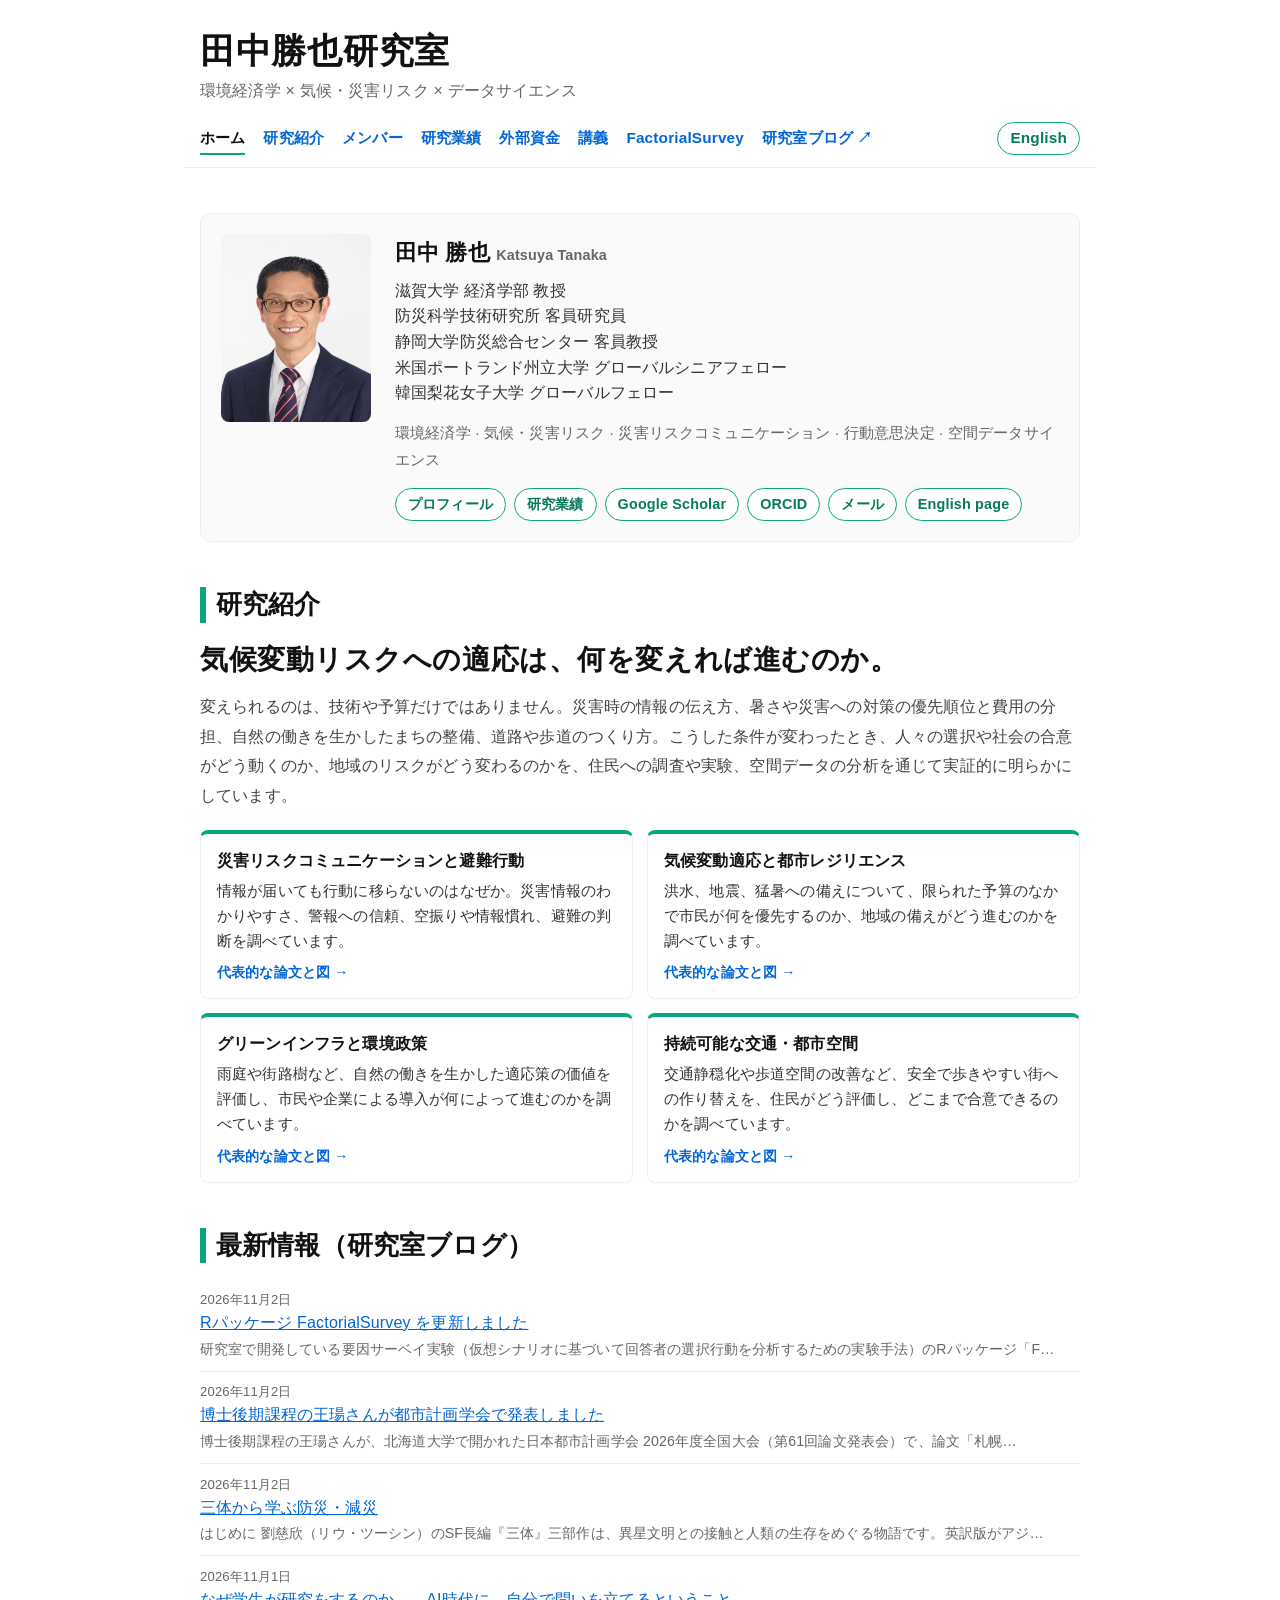
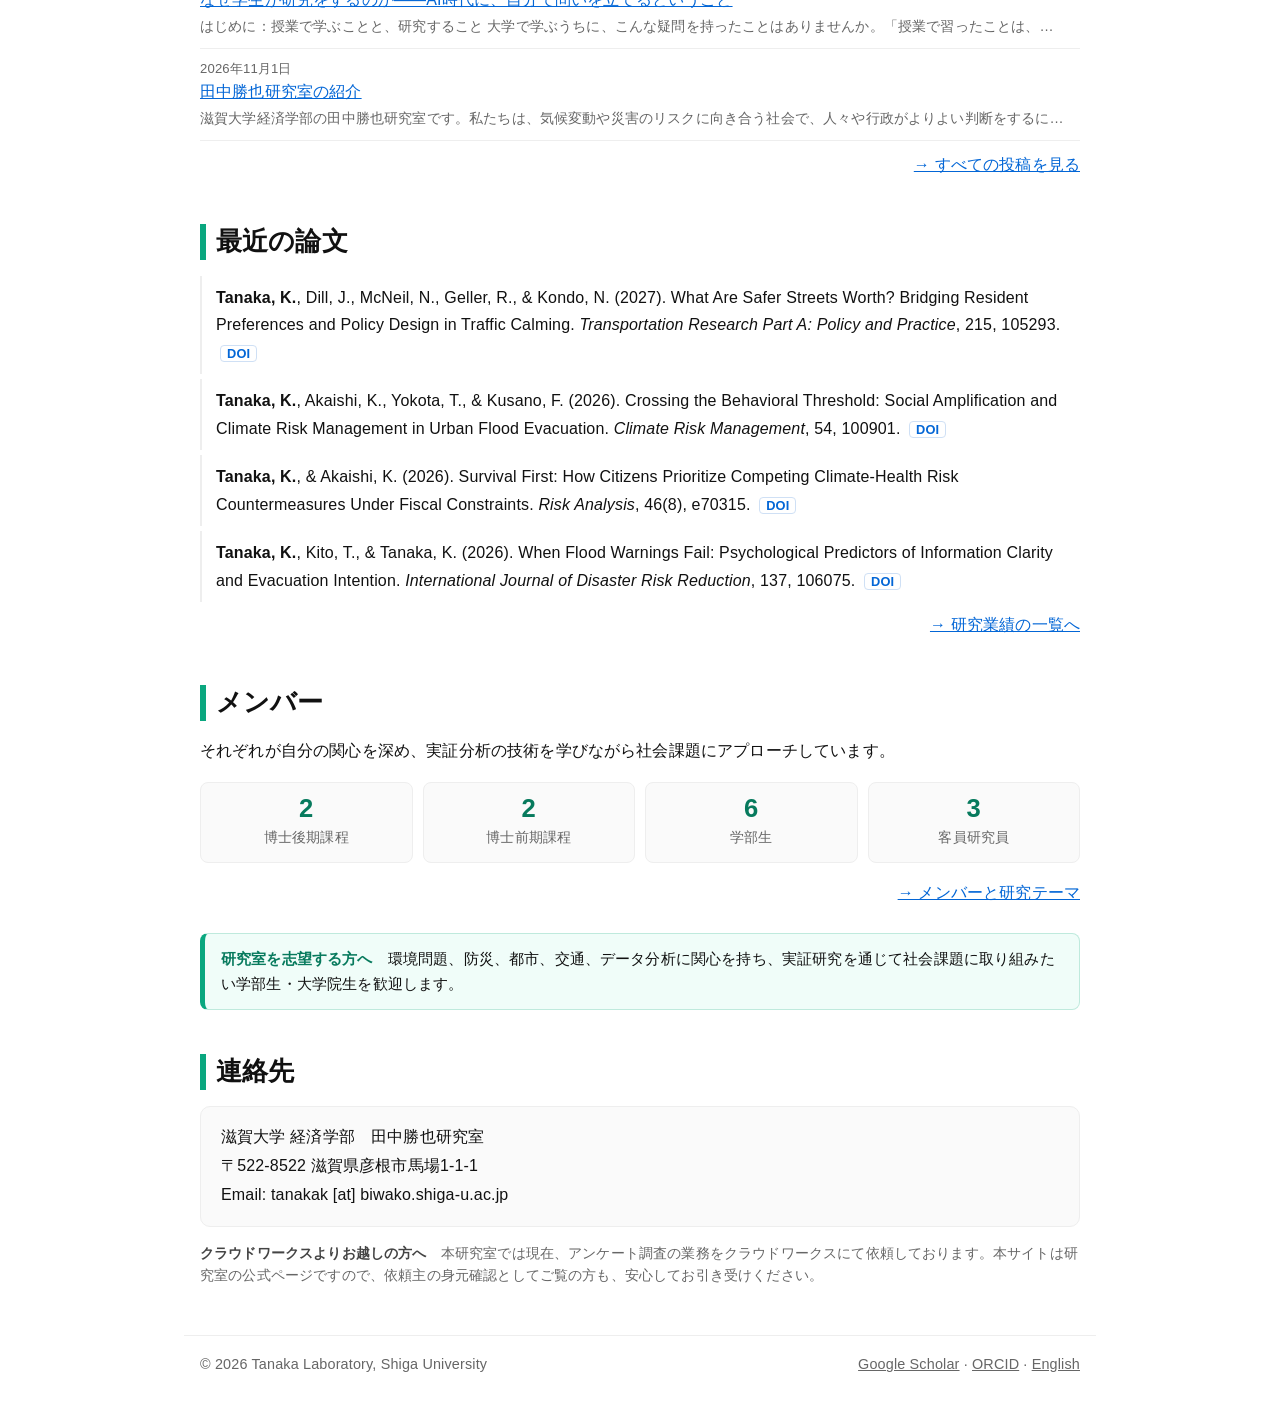
==== index.html @ 88b0fe24 "Rewrite the research lead to list the four levers in the order of the theme cards Co-Authored-By: Cl" ====
<!DOCTYPE html>
<html lang="ja">
<head>
<meta charset="utf-8"/>
<meta content="width=device-width, initial-scale=1" name="viewport"/>
<title>田中勝也研究室｜環境経済学 × 気候・災害リスク × データサイエンス</title>
<meta content="滋賀大学・田中勝也研究室。気候変動リスクへの適応は、何を変えれば進むのか。警報の伝え方、支援や費用負担の仕組み、まちのつくり方が人々の選択や社会の合意にどう影響するのかを、環境経済学とデータサイエンスを用いて実証的に研究しています。" name="description"/>
<link href="style.css" rel="stylesheet"/>
<link rel="icon" href="favicon.svg" type="image/svg+xml"/>
<link rel="icon" href="favicon-32.png" sizes="32x32" type="image/png"/>
<link rel="apple-touch-icon" href="apple-touch-icon.png"/>
<meta property="og:title" content="田中勝也研究室｜環境経済学 × 気候・災害リスク × データサイエンス"/>
<meta property="og:description" content="滋賀大学・田中勝也研究室。気候変動リスクへの適応は、何を変えれば進むのか。警報の伝え方、支援や費用負担の仕組み、まちのつくり方が人々の選択や社会の合意にどう影響するのかを、環境経済学とデータサイエンスを用いて実証的に研究しています。"/>
<meta property="og:url" content="https://tanakak.github.io/"/>
<meta property="og:image" content="https://tanakak.github.io/ogp.png"/>
<meta property="og:type" content="website"/>
<meta property="og:site_name" content="田中勝也研究室"/>
<meta property="og:locale" content="ja_JP"/>
<meta name="twitter:card" content="summary_large_image"/>
</head>
<body>

<header>
  <p class="brand"><a href="index.html">田中勝也研究室</a></p>
  <p class="tagline">環境経済学 × 気候・災害リスク × データサイエンス</p>
</header>

<nav>
  <a href="index.html" class="active" aria-current="page">ホーム</a>
  <a href="research.html">研究紹介</a>
  <a href="members.html">メンバー</a>
  <a href="pub.html">研究業績</a>
  <a href="funding.html">外部資金</a>
  <a href="lec">講義</a>
  <a href="fs.html">FactorialSurvey</a>
  <a href="https://note.com/tanakak_lab" rel="noopener" target="_blank">研究室ブログ ↗</a>
  <a class="lang" href="en.html">English</a>
</nav>

<main>

<section id="about">
  <div class="profile">
    <img src="tanaka.jpg" alt="田中勝也の顔写真" width="150" height="188"/>
    <div>
      <p class="name">田中 勝也<small>Katsuya Tanaka</small></p>
      <ul>
        <li>滋賀大学 経済学部 教授</li>
        <li>防災科学技術研究所 客員研究員</li>
        <li>静岡大学防災総合センター 客員教授</li>
        <li>米国ポートランド州立大学 グローバルシニアフェロー</li>
        <li>韓国梨花女子大学 グローバルフェロー</li>
      </ul>
      <p class="fields">環境経済学 · 気候・災害リスク · 災害リスクコミュニケーション · 行動意思決定 · 空間データサイエンス</p>
      <div class="btns">
        <a class="btn" href="profile.html">プロフィール</a>
        <a class="btn" href="pub.html">研究業績</a>
        <a class="btn" href="https://scholar.google.com/citations?user=ZWzGPJcAAAAJ&amp;hl=ja" rel="noopener" target="_blank">Google Scholar</a>
        <a class="btn" href="https://orcid.org/0000-0003-0455-0133" rel="noopener" target="_blank">ORCID</a>
        <a class="btn" href="mailto:tanakak@biwako.shiga-u.ac.jp">メール</a>
        <a class="btn" href="en.html">English page</a>
      </div>
    </div>
  </div>
</section>

<section id="research">
  <h2><a class="h-link" href="research.html">研究紹介</a></h2>
  <div class="question">
    <p class="q">気候変動リスクへの適応は、何を変えれば進むのか。</p>
    <p class="q-sub">変えられるのは、技術や予算だけではありません。災害時の情報の伝え方、暑さや災害への対策の優先順位と費用の分担、自然の働きを生かしたまちの整備、道路や歩道のつくり方。こうした条件が変わったとき、人々の選択や社会の合意がどう動くのか、地域のリスクがどう変わるのかを、住民への調査や実験、空間データの分析を通じて実証的に明らかにしています。</p>
  </div>

  <div class="cards">
    <div class="card"><h4>災害リスクコミュニケーションと避難行動</h4><p>情報が届いても行動に移らないのはなぜか。災害情報のわかりやすさ、警報への信頼、空振りや情報慣れ、避難の判断を調べています。</p><p class="more"><a href="research.html#risk-communication">代表的な論文と図 →</a></p></div>
    <div class="card"><h4>気候変動適応と都市レジリエンス</h4><p>洪水、地震、猛暑への備えについて、限られた予算のなかで市民が何を優先するのか、地域の備えがどう進むのかを調べています。</p><p class="more"><a href="research.html#adaptation">代表的な論文と図 →</a></p></div>
    <div class="card"><h4>グリーンインフラと環境政策</h4><p>雨庭や街路樹など、自然の働きを生かした適応策の価値を評価し、市民や企業による導入が何によって進むのかを調べています。</p><p class="more"><a href="research.html#green-infrastructure">代表的な論文と図 →</a></p></div>
    <div class="card"><h4>持続可能な交通・都市空間</h4><p>交通静穏化や歩道空間の改善など、安全で歩きやすい街への作り替えを、住民がどう評価し、どこまで合意できるのかを調べています。</p><p class="more"><a href="research.html#streets">代表的な論文と図 →</a></p></div>
  </div>
</section>

<section id="blog">
  <h2>最新情報（研究室ブログ）</h2>
  <div id="rss-feed"><p class="muted">読み込み中…</p></div>
  <p style="text-align:right;"><a href="https://note.com/tanakak_lab" rel="noopener" target="_blank">→ すべての投稿を見る</a></p>
</section>

<section id="news">
  <h2>最近の論文</h2>
  <ul class="pubs">
    <li><span class="me">Tanaka, K.</span>, Dill, J., McNeil, N., Geller, R., &amp; Kondo, N. (2027). What Are Safer Streets Worth? Bridging Resident Preferences and Policy Design in Traffic Calming. <em>Transportation Research Part A: Policy and Practice</em>, 215, 105293. <a class="doi" href="https://doi.org/10.1016/j.tra.2026.105293" rel="noopener" target="_blank">DOI</a></li>
    <li><span class="me">Tanaka, K.</span>, Akaishi, K., Yokota, T., &amp; Kusano, F. (2026). Crossing the Behavioral Threshold: Social Amplification and Climate Risk Management in Urban Flood Evacuation. <em>Climate Risk Management</em>, 54, 100901. <a class="doi" href="https://doi.org/10.1016/j.crm.2026.100901" rel="noopener" target="_blank">DOI</a></li>
    <li><span class="me">Tanaka, K.</span>, &amp; Akaishi, K. (2026). Survival First: How Citizens Prioritize Competing Climate-Health Risk Countermeasures Under Fiscal Constraints. <em>Risk Analysis</em>, 46(8), e70315. <a class="doi" href="https://doi.org/10.1111/risa.70315" rel="noopener" target="_blank">DOI</a></li>
    <li><span class="me">Tanaka, K.</span>, Kito, T., &amp; Tanaka, K. (2026). When Flood Warnings Fail: Psychological Predictors of Information Clarity and Evacuation Intention. <em>International Journal of Disaster Risk Reduction</em>, 137, 106075. <a class="doi" href="https://doi.org/10.1016/j.ijdrr.2026.106075" rel="noopener" target="_blank">DOI</a></li>
  </ul>
  <p style="text-align:right;"><a href="pub.html">→ 研究業績の一覧へ</a></p>
</section>

<section id="members">
  <h2>メンバー</h2>
  <p>それぞれが自分の関心を深め、実証分析の技術を学びながら社会課題にアプローチしています。</p>
  <div class="stats">
  <div class="stat"><span class="num">2</span><span class="lbl">博士後期課程</span></div>
  <div class="stat"><span class="num">2</span><span class="lbl">博士前期課程</span></div>
  <div class="stat"><span class="num">6</span><span class="lbl">学部生</span></div>
  <div class="stat"><span class="num">3</span><span class="lbl">客員研究員</span></div>
</div>
  <p style="text-align:right;"><a href="members.html">→ メンバーと研究テーマ</a></p>
  <div class="notice"><strong>研究室を志望する方へ</strong>　環境問題、防災、都市、交通、データ分析に関心を持ち、実証研究を通じて社会課題に取り組みたい学部生・大学院生を歓迎します。</div>
</section>

<section id="contact">
  <h2>連絡先</h2>
  <div class="contact">
    <p>滋賀大学 経済学部　田中勝也研究室<br/>
    〒522-8522 滋賀県彦根市馬場1-1-1<br/>
    Email: tanakak [at] biwako.shiga-u.ac.jp</p>
  </div>
  <p class="small-note" id="crowdworks"><strong>クラウドワークスよりお越しの方へ</strong>　本研究室では現在、アンケート調査の業務をクラウドワークスにて依頼しております。本サイトは研究室の公式ページですので、依頼主の身元確認としてご覧の方も、安心してお引き受けください。</p>
</section>

</main>

<footer>
  <span>© 2026 Tanaka Laboratory, Shiga University</span>
  <span><a href="https://scholar.google.com/citations?user=ZWzGPJcAAAAJ&amp;hl=ja" rel="noopener" target="_blank">Google Scholar</a> · <a href="https://orcid.org/0000-0003-0455-0133" rel="noopener" target="_blank">ORCID</a> · <a href="en.html">English</a></span>
</footer>

<script>
  (function () {
    // blog.json は GitHub Actions（.github/workflows/update-blog.yml）が毎日 note のRSSから更新します
    const box = document.getElementById("rss-feed");
    const esc = s => String(s).replace(/[&<>"]/g, c => ({"&":"&amp;","<":"&lt;",">":"&gt;",'"':"&quot;"}[c]));
    fetch("blog.json", { cache: "no-cache" })
      .then(res => { if (!res.ok) throw new Error(res.status); return res.json(); })
      .then(items => {
        if (!items.length) throw new Error("empty feed");
        const ul = document.createElement("ul");
        items.forEach(item => {
          const li = document.createElement("li");
          li.innerHTML = '<span class="date">' + esc(item.date) + '</span><a href="' + esc(item.link) + '" target="_blank" rel="noopener">' + esc(item.title) + '</a><br><span class="desc">' + esc(item.desc) + '</span>';
          ul.appendChild(li);
        });
        box.replaceChildren(ul);
      })
      .catch(err => {
        box.innerHTML = '<p class="muted">ブログの読み込みに失敗しました。<a href="https://note.com/tanakak_lab" target="_blank" rel="noopener">noteで直接ご覧ください。</a></p>';
        console.error("RSS読み込みエラー:", err);
      });
  })();
</script>
<script data-goatcounter="https://tanakak.goatcounter.com/count" async src="https://gc.zgo.at/count.js"></script>
</body>
</html>
---- style.css ----
/* =========================================================
   Tanaka Laboratory — shared stylesheet
   ========================================================= */
:root{
  --font-body: "Noto Sans JP", -apple-system, BlinkMacSystemFont, "Segoe UI", Roboto, Helvetica, Arial, "Hiragino Kaku Gothic ProN", "Yu Gothic UI", "Yu Gothic", "Meiryo", sans-serif;
  --font-mono: ui-monospace, SFMono-Regular, Menlo, Monaco, Consolas, "Liberation Mono", monospace;
  --text: #111;
  --muted: #666;
  --link: #0366d6;
  --rule: #eee;
  --accent: #0aa77f;
  --accent-deep: #077a5d;
  --accent-soft: #f0fdf9;
  --card: #fafafa;
  --maxw: 880px;
}
html{ font-size: 16px; scroll-behavior: smooth; }
body{
  font-family: var(--font-body);
  color: var(--text);
  line-height: 1.8;
  margin: 0;
  letter-spacing: 0.01em;
  -webkit-font-smoothing: antialiased;
  text-rendering: optimizeLegibility;
  background: #fff;
}
a{ color: var(--link); }
header, nav, main, footer{ max-width: var(--maxw); margin: 0 auto; padding-left: 16px; padding-right: 16px; }
header{ padding-top: 28px; padding-bottom: 6px; }

/* ---- Brand ---- */
.brand{ font-weight: 800; margin: 0; letter-spacing: 0.02em; line-height: 1.3;
  font-size: clamp(1.6rem, 1.5vw + 1.2rem, 2.2rem); }
.brand a{ color: inherit; text-decoration: none; }
.tagline{ margin: .2rem 0 0; color: var(--muted); font-size: 1rem; }

/* ---- Navigation ---- */
nav{
  display: flex; flex-wrap: wrap; gap: 4px 18px;
  padding-top: 10px; padding-bottom: 12px;
  border-bottom: 1px solid var(--rule);
  position: sticky; top: 0; background: rgba(255,255,255,.96); z-index: 10;
}
nav a{ color: var(--link); text-decoration: none; font-weight: 600; font-size: .96rem; padding: 2px 0; border-bottom: 2px solid transparent; }
nav a:hover{ border-bottom-color: #cfe0f5; }
nav a.active{ color: var(--text); border-bottom-color: var(--accent); }
nav .lang{
  margin-left: auto; padding: 1px 12px; border: 1px solid var(--accent); border-radius: 999px;
  color: var(--accent-deep); white-space: nowrap;
}
nav .lang:hover{ background: var(--accent-soft); border-color: var(--accent); }
/* スマホではメニューを1行に収め、横スクロールにする */
@media (max-width: 640px){
  nav{
    flex-wrap: nowrap; overflow-x: auto; gap: 0 16px;
    padding-top: 8px; padding-bottom: 8px;
    scrollbar-width: none; -webkit-overflow-scrolling: touch;
    -webkit-mask-image: linear-gradient(to right, #000 85%, transparent);
            mask-image: linear-gradient(to right, #000 85%, transparent);
  }
  nav::-webkit-scrollbar{ display: none; }
  nav a{ white-space: nowrap; flex-shrink: 0; }
  nav .lang{ margin-right: 24px; }
}

/* ---- Headings & sections ---- */
h1.page-title{ font-size: clamp(1.4rem, 1vw + 1.1rem, 1.8rem); margin: 2rem 0 .4rem; }
h2{
  font-weight: 700; line-height: 1.4;
  font-size: clamp(1.3rem, .8vw + 1rem, 1.6rem);
  border-left: 6px solid var(--accent);
  padding-left: 10px;
  margin: 0 0 1rem;
}
h3{ font-weight: 700; font-size: 1.05rem; color: var(--muted); margin: 1.6rem 0 .6rem; }
section{ margin: 2.8rem 0; scroll-margin-top: 64px; }
p{ margin: .6rem 0; }
.muted{ color: var(--muted); }
.lead{ font-size: 1.02rem; }

/* ---- Lab question (top of home) ---- */
.question{ margin: 2rem 0 1.8rem; }
.question .q{
  font-weight: 800; line-height: 1.5; letter-spacing: .02em; margin: 0;
  font-size: clamp(1.25rem, 1.4vw + .95rem, 1.75rem); text-wrap: balance;
}
.question .q-sub{ color: #444; margin: .7rem 0 0; max-width: 46em; line-height: 1.85; }

/* ---- Notice ---- */
.notice{
  background: var(--accent-soft); border: 1px solid #bfeadd; border-left: 5px solid var(--accent);
  border-radius: 8px; padding: 12px 16px; margin-top: 1.6rem; font-size: .95rem; line-height: 1.65;
}
.notice strong{ color: var(--accent-deep); }

/* ---- Profile card ---- */
.profile{
  display: flex; gap: 24px; align-items: flex-start;
  background: var(--card); border: 1px solid var(--rule); border-radius: 10px;
  padding: 20px;
}
.profile img{ width: 150px; height: 188px; object-fit: cover; border-radius: 8px; flex-shrink: 0; }
.profile .name{ font-size: 1.35rem; font-weight: 800; margin: 0 0 .3rem; }
.profile .name small{ font-size: .9rem; font-weight: 600; color: var(--muted); margin-left: .4rem; }
.profile ul{ list-style: none; padding: 0; margin: 0 0 .8rem; color: #333; }
.profile li{ margin: 0; line-height: 1.6; }
.profile .fields{ font-size: .95rem; color: var(--muted); margin: 0 0 .9rem; }
@media (max-width: 600px){
  .profile{ flex-direction: column; align-items: center; text-align: center; }
  .profile .btns{ justify-content: center; }
}

/* ---- Buttons ---- */
.btns{ display: flex; flex-wrap: wrap; gap: 8px; }
.btn{
  display: inline-block; padding: 5px 12px; border-radius: 999px;
  border: 1px solid var(--accent); color: var(--accent-deep); background: #fff;
  font-size: .9rem; font-weight: 600; text-decoration: none; line-height: 1.5;
}
.btn:hover{ background: var(--accent-soft); }

/* ---- Cards ---- */
.cards{ display: grid; grid-template-columns: 1fr; gap: 14px; margin: 1rem 0; }
@media (min-width: 640px){ .cards{ grid-template-columns: 1fr 1fr; } }
.card{
  border: 1px solid var(--rule); border-top: 4px solid var(--accent);
  border-radius: 8px; padding: 14px 16px; background: #fff;
}
.card h4{ margin: 0 0 .35rem; font-size: 1.02rem; line-height: 1.5; }
.card p{ margin: 0; font-size: .95rem; color: #333; line-height: 1.65; }
.card .meta{ margin-top: .5rem; font-size: .88rem; color: var(--muted); }

/* ---- Stat tiles ---- */
.stats{ display: grid; grid-template-columns: repeat(2, 1fr); gap: 10px; margin: 1rem 0; }
@media (min-width: 640px){ .stats{ grid-template-columns: repeat(4, 1fr); } }
.stat{ background: var(--card); border: 1px solid var(--rule); border-radius: 8px; padding: 10px 12px; text-align: center; }
.stat .num{ display: block; font-size: 1.6rem; font-weight: 800; color: var(--accent-deep); line-height: 1.2; }
.stat .lbl{ font-size: .85rem; color: var(--muted); }

/* ---- Page TOC (pills) ---- */
.toc{ display: flex; flex-wrap: wrap; gap: 8px; margin: .8rem 0 0; }
.toc a{
  font-size: .9rem; font-weight: 600; text-decoration: none; color: #333;
  background: var(--card); border: 1px solid var(--rule); border-radius: 999px; padding: 4px 12px;
}
.toc a:hover{ border-color: var(--accent); }
.toc .count{ color: var(--muted); font-weight: 500; margin-left: 2px; }

/* ---- Publication lists ---- */
.pubs{ list-style: none; padding: 0; margin: 0; }
.pubs li{
  padding: .5rem 0 .5rem 14px; border-left: 2px solid var(--rule);
  margin-bottom: .35rem; line-height: 1.7;
}
.pubs .me{ font-weight: 700; }
.pubs a.doi, .news-list a.doi{
  font-size: .8rem; font-weight: 600; text-decoration: none;
  border: 1px solid #cfe0f5; border-radius: 4px; padding: 0 6px; margin-left: 4px; white-space: nowrap;
}
.pubs a.doi:hover, .news-list a.doi:hover{ background: #f2f7fd; }
.year{ font-weight: 800; color: var(--accent-deep); font-size: 1rem; margin: 1.4rem 0 .4rem; }

/* ---- Tags / badges ---- */
.tag{
  display: inline-block; font-size: .76rem; font-weight: 700; line-height: 1.6;
  border-radius: 4px; padding: 0 7px; margin-right: 4px; white-space: nowrap;
  background: #f1f1f1; color: #444;
}
.tag.pi{ background: var(--accent-soft); color: var(--accent-deep); border: 1px solid #bfeadd; }
.tag.co{ background: #f5f5f5; color: #555; border: 1px solid #e5e5e5; }

/* ---- Member cards ---- */
.members{ display: grid; grid-template-columns: 1fr; gap: 10px; margin: .6rem 0 1rem; }
@media (min-width: 640px){ .members{ grid-template-columns: 1fr 1fr; } }
.member{ border: 1px solid var(--rule); border-radius: 8px; padding: 10px 14px; background: #fff; }
.member .who{ font-weight: 700; }
.member .who .yr{ font-weight: 600; font-size: .82rem; color: var(--accent-deep); background: var(--accent-soft); border-radius: 4px; padding: 0 6px; margin-left: 6px; }
.member .aff{ font-size: .85rem; color: var(--muted); }
.member .theme{ font-size: .93rem; color: #333; margin-top: 2px; line-height: 1.6; }

/* ---- News list ---- */
.news-list{ list-style: none; padding: 0; margin: 0; }
.news-list li{ padding: .6rem 0; border-bottom: 1px solid var(--rule); line-height: 1.6; }
.news-list .date{ font-size: .82rem; color: var(--muted); display: block; }

/* ---- Blog feed ---- */
#rss-feed ul{ list-style: none; padding: 0; margin: 0; }
#rss-feed li{ padding: .6rem 0; border-bottom: 1px solid var(--rule); line-height: 1.6; }
#rss-feed .date{ font-size: .82rem; color: var(--muted); display: block; }
#rss-feed .desc{ font-size: .88rem; color: var(--muted); }

/* ---- Code ---- */
pre{ background: #fafafa; border: 1px solid var(--rule); padding: 12px; border-radius: 8px; overflow: auto; max-height: 420px; font-size: .85rem; line-height: 1.55; }
code{ font-family: var(--font-mono); font-size: .92em; }
p code, li code{ background: #f3f3f3; border-radius: 4px; padding: 0 4px; }

/* ---- Contact ---- */
.contact{ background: var(--card); border: 1px solid var(--rule); border-radius: 10px; padding: 16px 20px; }
.contact p{ margin: 0; }
.small-note{ font-size: .85rem; color: var(--muted); line-height: 1.65; margin-top: 1rem; }
.small-note strong{ color: #444; }

/* ---- Footer ---- */
footer{
  margin-top: 3rem; padding-top: 1rem; padding-bottom: 2rem;
  border-top: 1px solid var(--rule); font-size: .9rem; color: var(--muted);
  display: flex; flex-wrap: wrap; gap: 6px 16px; justify-content: space-between;
}
footer a{ color: var(--muted); }

/* ---- Research page ---- */
.theme{ margin-top: 3.2rem; }
.theme-q{ margin: .2rem 0 1rem; }
.fig{ margin: 1.2rem 0 1.4rem; padding: 16px 18px 12px; border: 1px solid var(--rule); border-radius: 10px; background: var(--card); }
.fig-title{ font-weight: 800; font-size: 1.02rem; line-height: 1.5; margin-bottom: .8rem; text-wrap: balance; }
.fig-note{ font-size: .8rem; color: var(--muted); line-height: 1.6; margin: .35rem 0 0; }
.fig-note:first-of-type{ margin-top: .9rem; }
.bars{ display: flex; flex-direction: column; gap: 7px; }
.bar-row{ display: grid; grid-template-columns: 15em 1fr; gap: 12px; align-items: center; font-size: .9rem; }
.bar-label{ line-height: 1.4; }
.bar-track{ position: relative; display: flex; align-items: center; gap: 8px; min-height: 22px; }
.bar{ display: block; height: 16px; background: var(--accent); border-radius: 3px; flex: none; }
.bar-val{ font-size: .82rem; color: #333; font-variant-numeric: tabular-nums; white-space: nowrap; }
.bar-row.ref .bar-val{ color: var(--muted); }
/* diverging */
.diverging .bar-track{ display: block; height: 22px; }
.diverging .bar-track::before{ content: ""; position: absolute; left: var(--zero); top: -4px; bottom: -4px; border-left: 1px solid #999; }
.diverging .bar{ position: absolute; top: 3px; }
.diverging .bar.ns{ background: #c9e9df; }
.diverging .bar-val{ position: absolute; top: 2px; }
.diverging .bar-val.pos{ margin-left: 6px; }
.diverging .bar-val.neg{ transform: translateX(-100%); margin-left: -6px; }
/* stacked */
.stack{ display: flex; height: 26px; border-radius: 4px; overflow: hidden; font-size: .8rem; font-variant-numeric: tabular-nums; }
.seg{ display: flex; align-items: center; padding: 0 8px; white-space: nowrap; overflow: hidden; }
.seg.a{ background: var(--accent); color: #fff; font-weight: 700; }
.seg.b{ background: #dcdcdc; color: #333; justify-content: flex-end; }
.legend{ font-size: .8rem; color: var(--muted); margin: .5rem 0 0; }
.legend .key{ display: inline-block; width: 10px; height: 10px; border-radius: 2px; margin-right: 5px; vertical-align: -1px; }
.legend .key.a{ background: var(--accent); }
.legend .key.b{ background: #dcdcdc; margin-left: 6px; }
@media (max-width: 640px){
  .bar-row{ grid-template-columns: 1fr; gap: 2px; }
  .fig{ padding: 14px 12px 10px; }
}
/* paper list */
.papers{ list-style: none; padding: 0; margin: .4rem 0 0; display: flex; flex-direction: column; gap: 14px; }
.papers li{ border-left: 2px solid var(--rule); padding-left: 14px; }
.papers .cite{ margin: 0; font-size: .92rem; line-height: 1.7; }
.papers .me{ font-weight: 700; }
.papers .finding{ margin: .35rem 0 0; font-size: .95rem; line-height: 1.8; }
.papers .finding .lbl{ display: inline-block; font-size: .75rem; font-weight: 700; color: var(--accent-deep); background: var(--accent-soft); border: 1px solid #bfeadd; border-radius: 4px; padding: 0 6px; margin-right: 8px; vertical-align: 1px; }
.papers a.doi{ font-size: .8rem; font-weight: 600; text-decoration: none; border: 1px solid #cfe0f5; border-radius: 4px; padding: 0 6px; margin-left: 4px; white-space: nowrap; }
.card .more{ margin-top: .5rem; font-size: .88rem; }
.card .more a{ text-decoration: none; font-weight: 600; }
h2 .h-link{ color: inherit; text-decoration: none; }
.diverging .bar-label .v{ margin-left: .6em; font-size: .82rem; color: #555; font-variant-numeric: tabular-nums; white-space: nowrap; }

/* ---- Home: question inside the research section ---- */
#research .question{ margin: .2rem 0 1.2rem; }
#research .question .q-sub{ max-width: none; }

/* ---- Compact profile card on phones ---- */
@media (max-width: 600px){
  #about .profile{
    display: grid; grid-template-columns: 84px 1fr; gap: 4px 14px;
    align-items: start; text-align: left; padding: 14px;
  }
  #about .profile > div{ display: contents; }
  #about .profile img{ width: 84px; height: 105px; grid-row: span 2; }
  #about .profile .name{ font-size: 1.15rem; grid-column: 2; }
  #about .profile .name small{ display: block; margin-left: 0; }
  #about .profile ul{ grid-column: 2; font-size: .84rem; margin: 0; }
  #about .profile .fields{ display: none; }
  #about .profile > div > p:not(.name):not(.fields){ grid-column: 1 / -1; margin-top: 8px; }
  #about .profile .btns{ grid-column: 1 / -1; justify-content: flex-start; margin-top: 10px; }
}
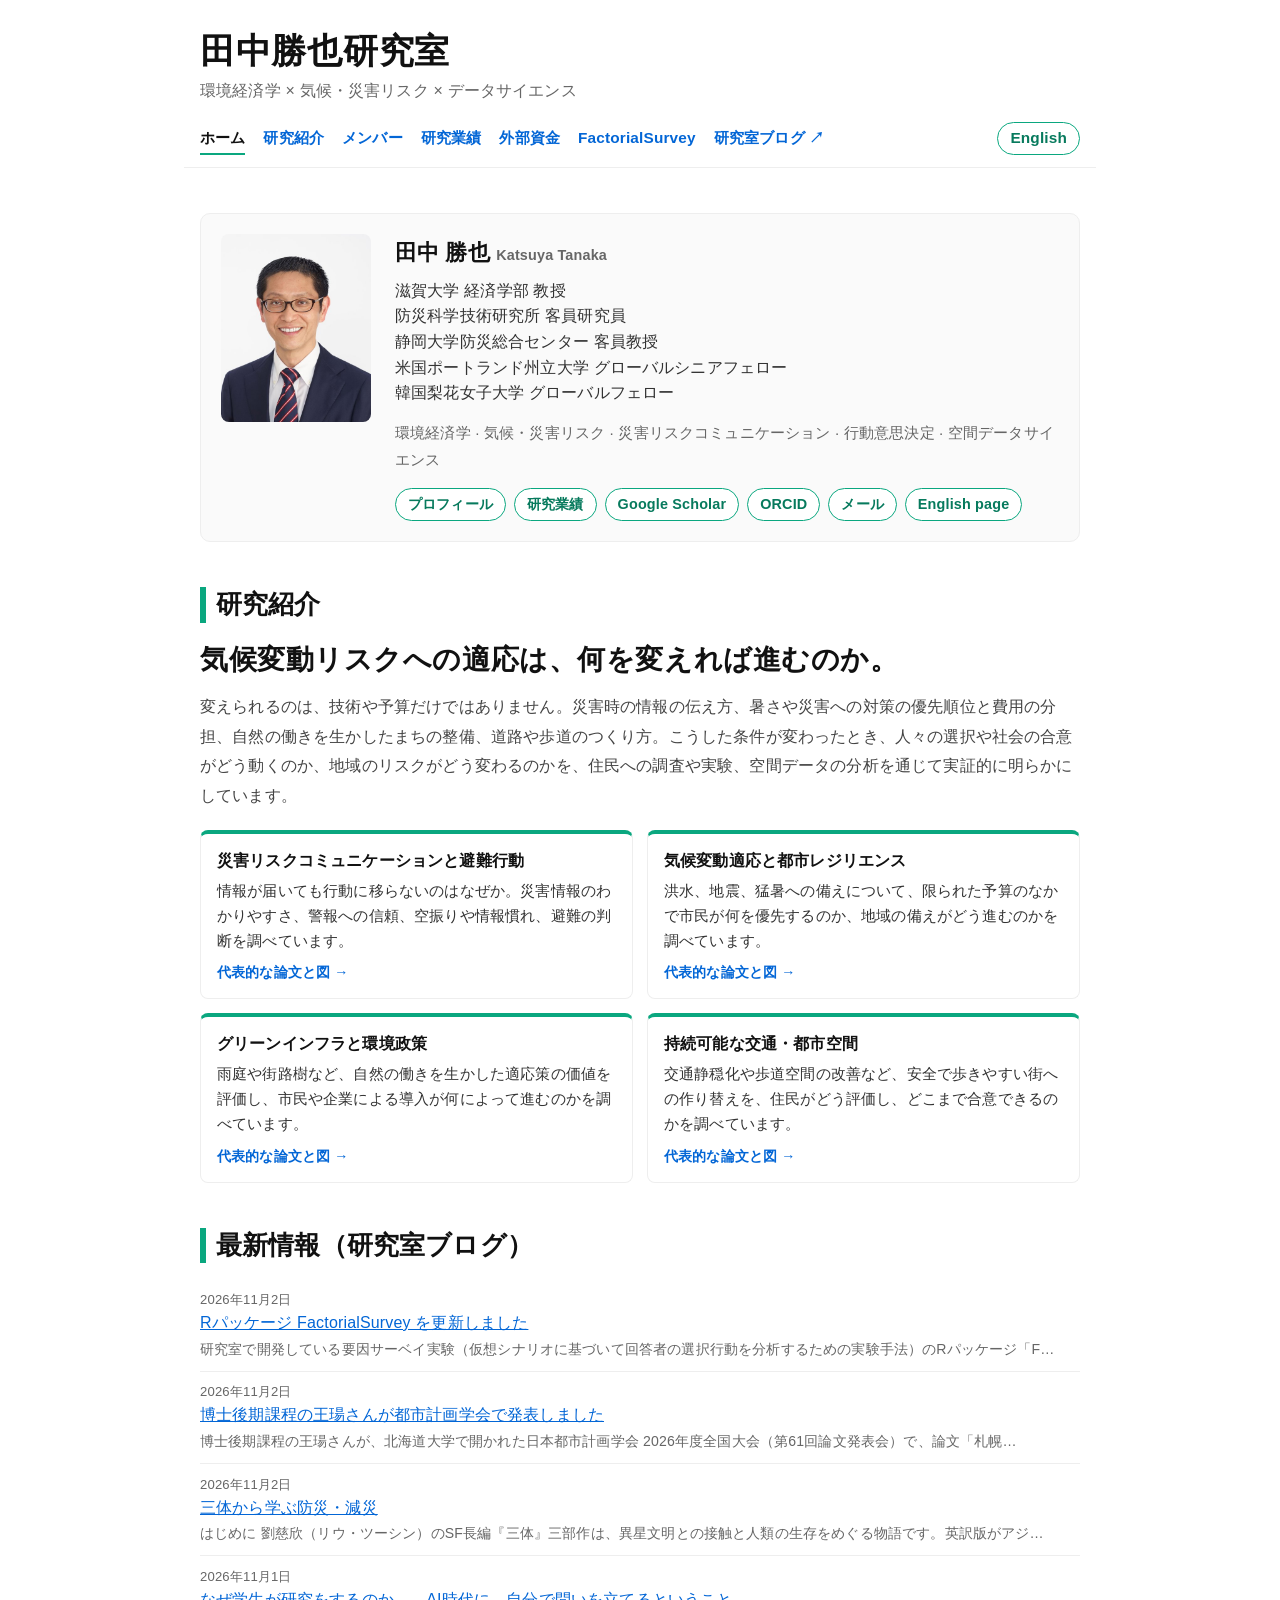
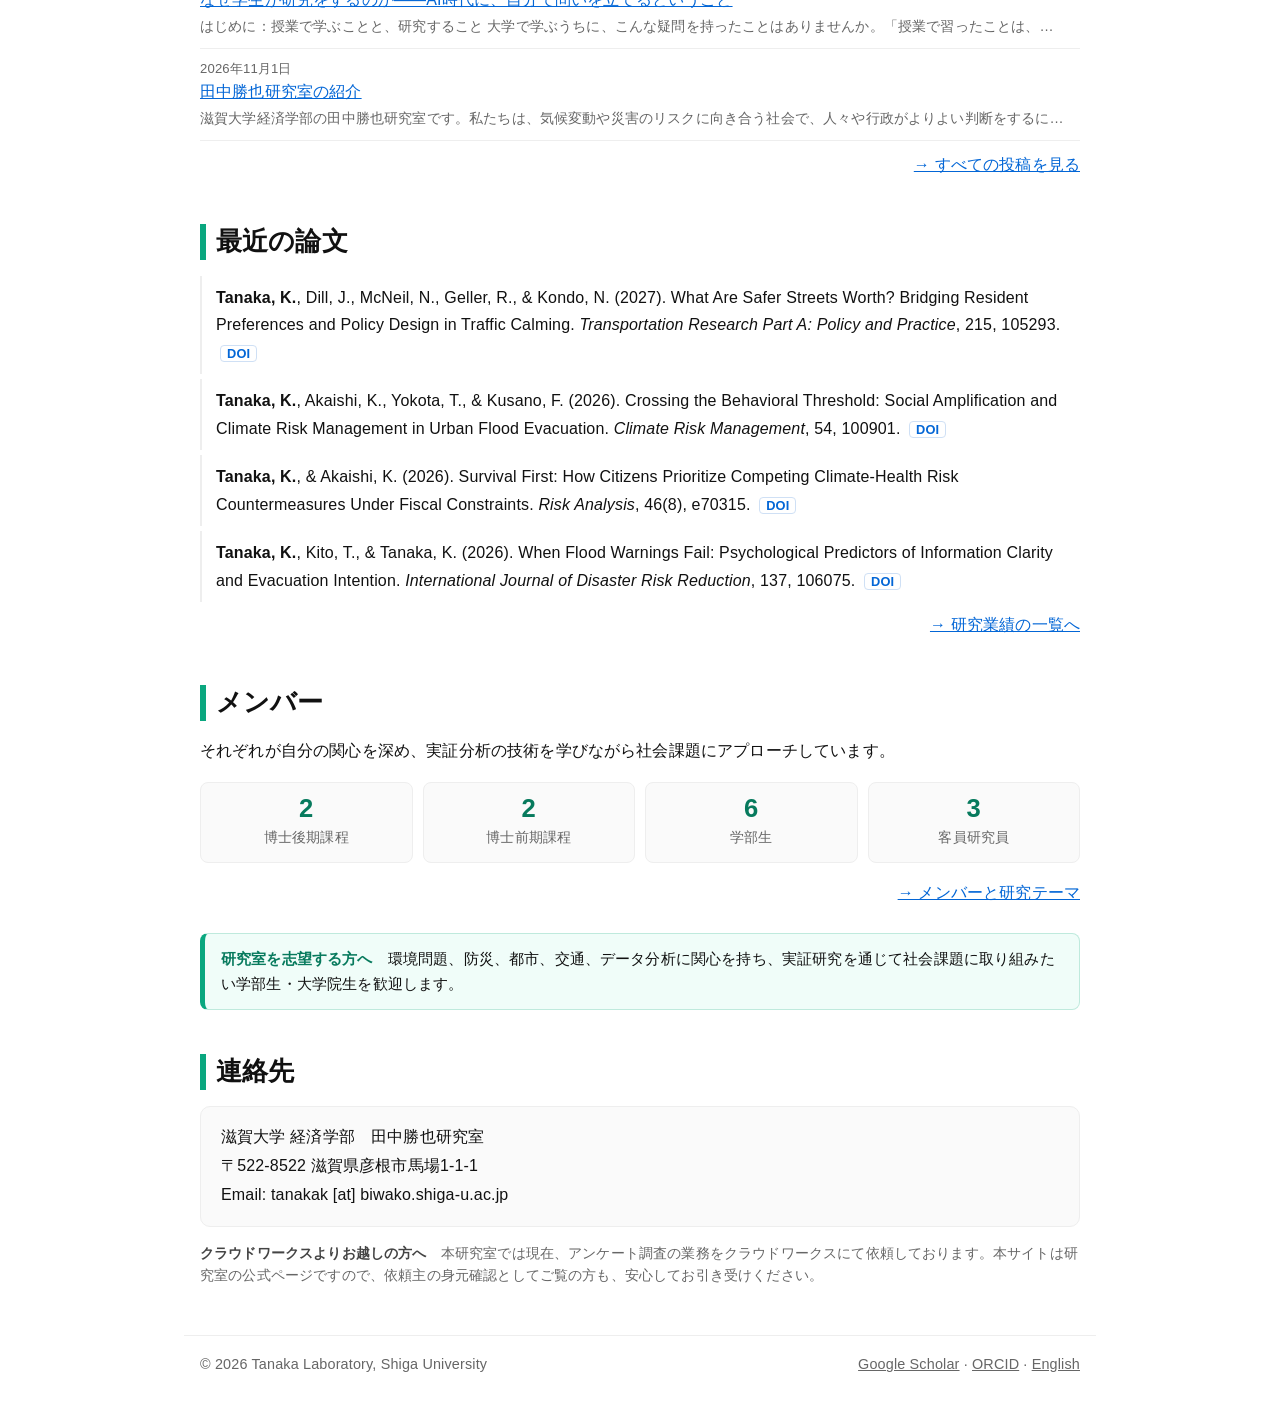
==== commit 4b8d91aa: "Remove the broken 'lectures' menu item (course info is shared via Teams) Co-Authored-By: Claude Opus" ====
--- a/index.html
+++ b/index.html
@@ -31,7 +31,6 @@
   <a href="members.html">メンバー</a>
   <a href="pub.html">研究業績</a>
   <a href="funding.html">外部資金</a>
-  <a href="lec">講義</a>
   <a href="fs.html">FactorialSurvey</a>
   <a href="https://note.com/tanakak_lab" rel="noopener" target="_blank">研究室ブログ ↗</a>
   <a class="lang" href="en.html">English</a>
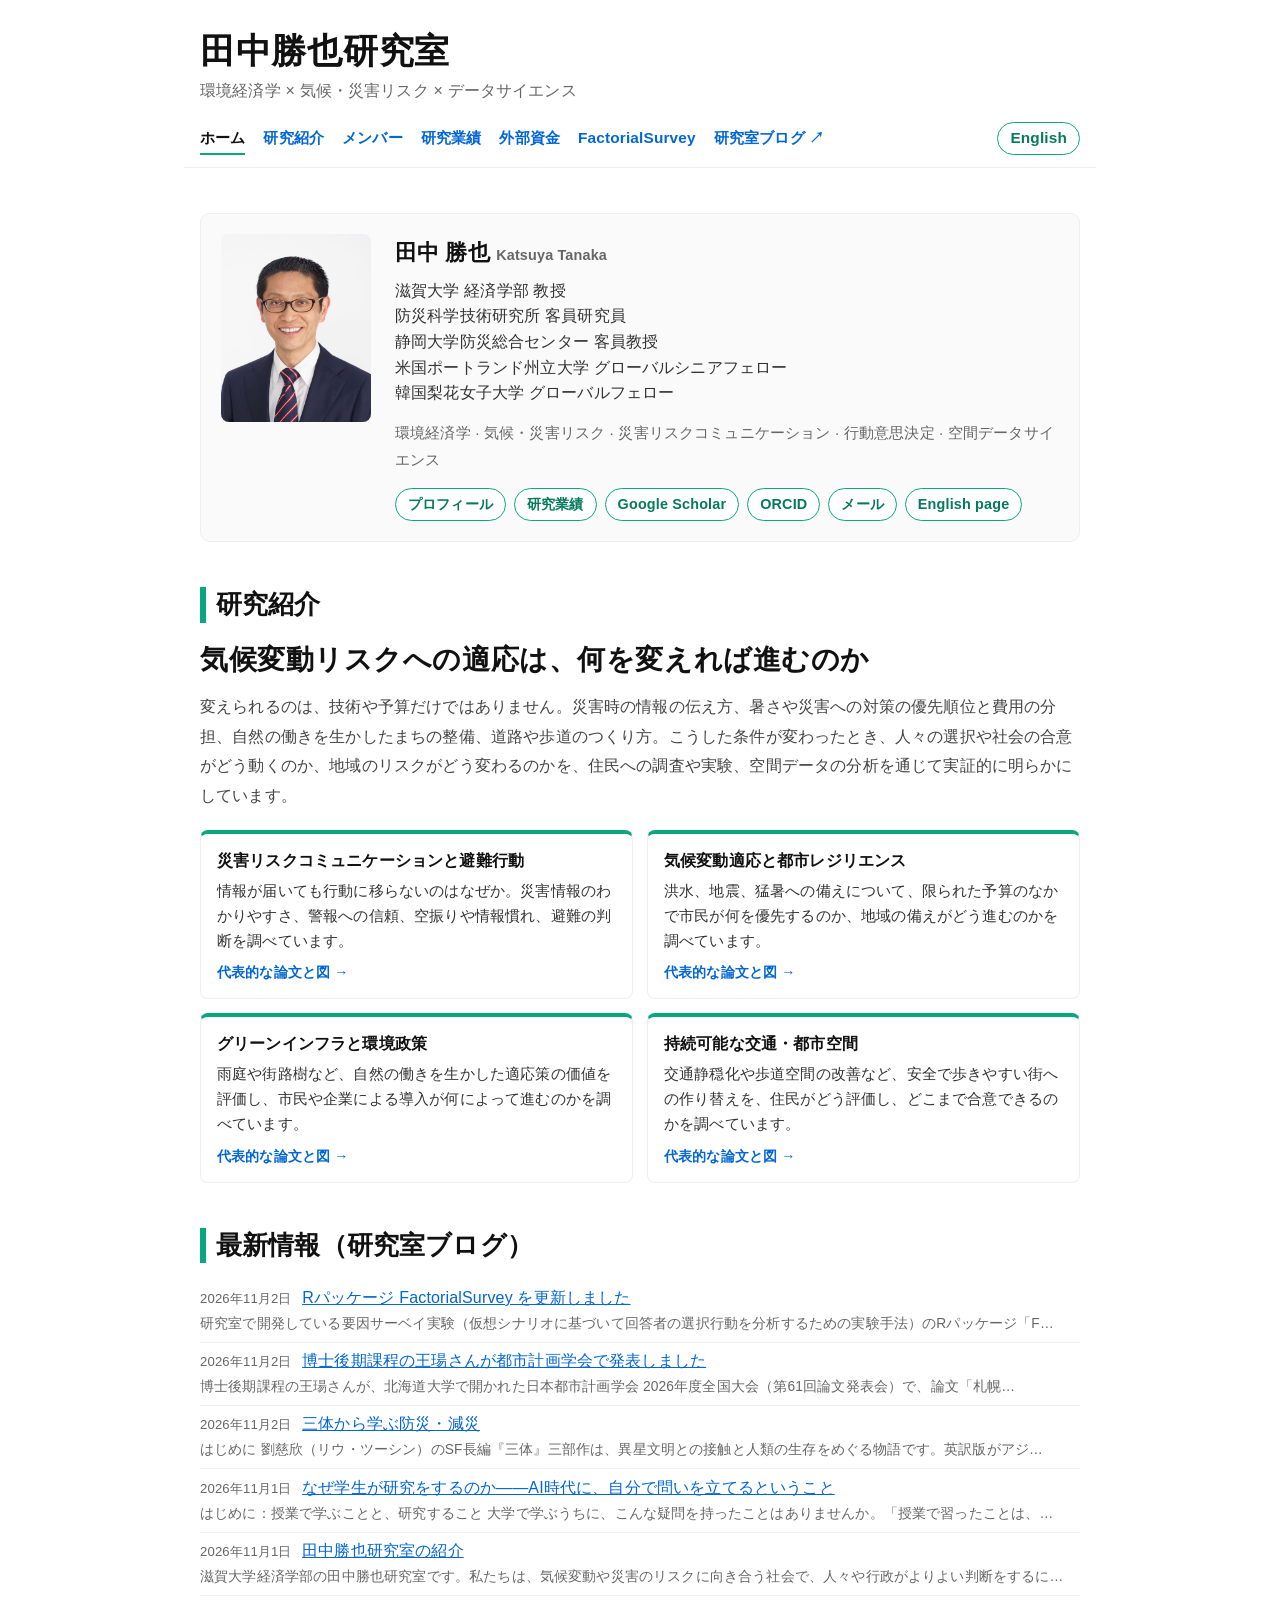
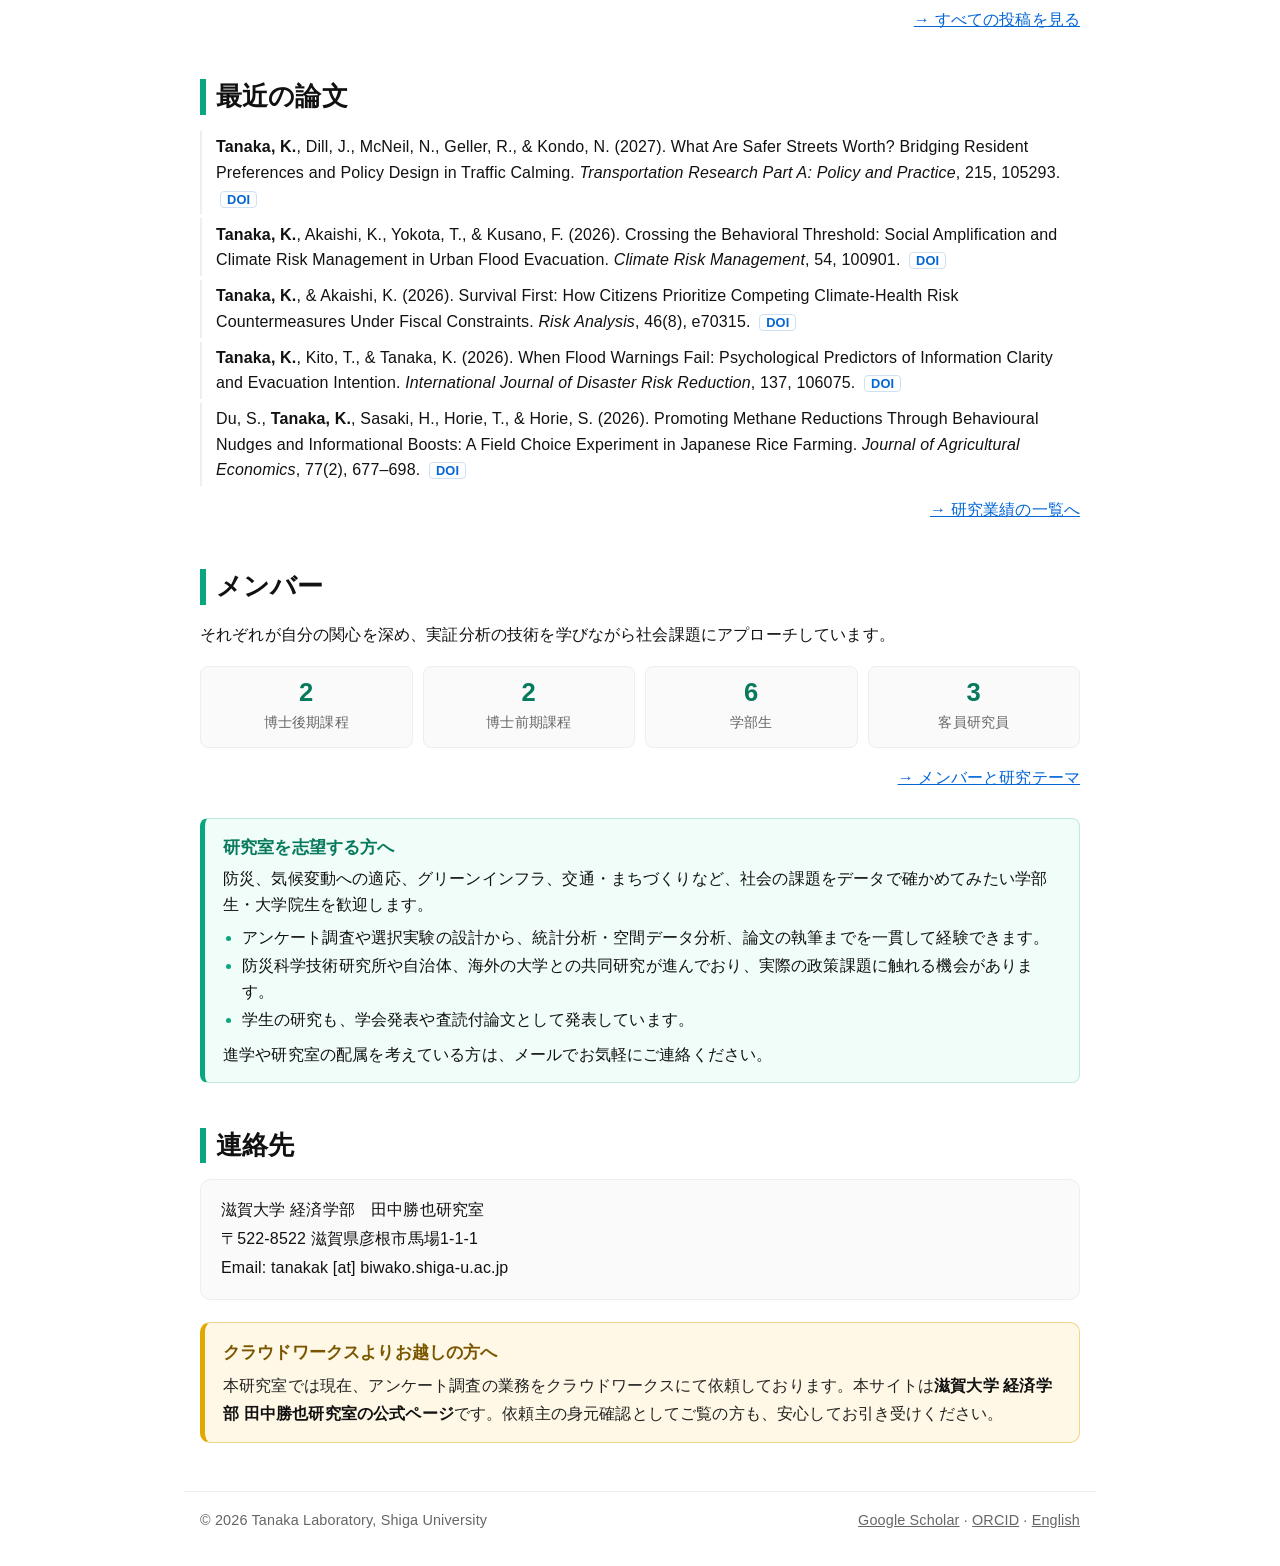
==== commit 7e996807: "Home: tighten blog and paper lists, show 5 recent papers, revise student call and CrowdWorks note Co" ====
--- a/index.html
+++ b/index.html
@@ -66,7 +66,7 @@
 <section id="research">
   <h2><a class="h-link" href="research.html">研究紹介</a></h2>
   <div class="question">
-    <p class="q">気候変動リスクへの適応は、何を変えれば進むのか。</p>
+    <p class="q">気候変動リスクへの適応は、何を変えれば進むのか</p>
     <p class="q-sub">変えられるのは、技術や予算だけではありません。災害時の情報の伝え方、暑さや災害への対策の優先順位と費用の分担、自然の働きを生かしたまちの整備、道路や歩道のつくり方。こうした条件が変わったとき、人々の選択や社会の合意がどう動くのか、地域のリスクがどう変わるのかを、住民への調査や実験、空間データの分析を通じて実証的に明らかにしています。</p>
   </div>
 
@@ -91,6 +91,7 @@
     <li><span class="me">Tanaka, K.</span>, Akaishi, K., Yokota, T., &amp; Kusano, F. (2026). Crossing the Behavioral Threshold: Social Amplification and Climate Risk Management in Urban Flood Evacuation. <em>Climate Risk Management</em>, 54, 100901. <a class="doi" href="https://doi.org/10.1016/j.crm.2026.100901" rel="noopener" target="_blank">DOI</a></li>
     <li><span class="me">Tanaka, K.</span>, &amp; Akaishi, K. (2026). Survival First: How Citizens Prioritize Competing Climate-Health Risk Countermeasures Under Fiscal Constraints. <em>Risk Analysis</em>, 46(8), e70315. <a class="doi" href="https://doi.org/10.1111/risa.70315" rel="noopener" target="_blank">DOI</a></li>
     <li><span class="me">Tanaka, K.</span>, Kito, T., &amp; Tanaka, K. (2026). When Flood Warnings Fail: Psychological Predictors of Information Clarity and Evacuation Intention. <em>International Journal of Disaster Risk Reduction</em>, 137, 106075. <a class="doi" href="https://doi.org/10.1016/j.ijdrr.2026.106075" rel="noopener" target="_blank">DOI</a></li>
+    <li>Du, S., <span class="me">Tanaka, K.</span>, Sasaki, H., Horie, T., &amp; Horie, S. (2026). Promoting Methane Reductions Through Behavioural Nudges and Informational Boosts: A Field Choice Experiment in Japanese Rice Farming. <em>Journal of Agricultural Economics</em>, 77(2), 677–698. <a class="doi" href="https://doi.org/10.1111/1477-9552.70038" rel="noopener" target="_blank">DOI</a></li>
   </ul>
   <p style="text-align:right;"><a href="pub.html">→ 研究業績の一覧へ</a></p>
 </section>
@@ -105,7 +106,16 @@
   <div class="stat"><span class="num">3</span><span class="lbl">客員研究員</span></div>
 </div>
   <p style="text-align:right;"><a href="members.html">→ メンバーと研究テーマ</a></p>
-  <div class="notice"><strong>研究室を志望する方へ</strong>　環境問題、防災、都市、交通、データ分析に関心を持ち、実証研究を通じて社会課題に取り組みたい学部生・大学院生を歓迎します。</div>
+  <div class="notice join">
+    <p class="join-title">研究室を志望する方へ</p>
+    <p>防災、気候変動への適応、グリーンインフラ、交通・まちづくりなど、社会の課題をデータで確かめてみたい学部生・大学院生を歓迎します。</p>
+    <ul>
+      <li>アンケート調査や選択実験の設計から、統計分析・空間データ分析、論文の執筆までを一貫して経験できます。</li>
+      <li>防災科学技術研究所や自治体、海外の大学との共同研究が進んでおり、実際の政策課題に触れる機会があります。</li>
+      <li>学生の研究も、学会発表や査読付論文として発表しています。</li>
+    </ul>
+    <p>進学や研究室の配属を考えている方は、メールでお気軽にご連絡ください。</p>
+  </div>
 </section>
 
 <section id="contact">
@@ -115,7 +125,10 @@
     〒522-8522 滋賀県彦根市馬場1-1-1<br/>
     Email: tanakak [at] biwako.shiga-u.ac.jp</p>
   </div>
-  <p class="small-note" id="crowdworks"><strong>クラウドワークスよりお越しの方へ</strong>　本研究室では現在、アンケート調査の業務をクラウドワークスにて依頼しております。本サイトは研究室の公式ページですので、依頼主の身元確認としてご覧の方も、安心してお引き受けください。</p>
+  <div class="cw-note" id="crowdworks">
+    <p class="cw-title">クラウドワークスよりお越しの方へ</p>
+    <p>本研究室では現在、アンケート調査の業務をクラウドワークスにて依頼しております。本サイトは<strong>滋賀大学 経済学部 田中勝也研究室の公式ページ</strong>です。依頼主の身元確認としてご覧の方も、安心してお引き受けください。</p>
+  </div>
 </section>
 
 </main>
--- a/style.css
+++ b/style.css
@@ -186,9 +186,9 @@
 
 /* ---- Blog feed ---- */
 #rss-feed ul{ list-style: none; padding: 0; margin: 0; }
-#rss-feed li{ padding: .6rem 0; border-bottom: 1px solid var(--rule); line-height: 1.6; }
-#rss-feed .date{ font-size: .82rem; color: var(--muted); display: block; }
-#rss-feed .desc{ font-size: .88rem; color: var(--muted); }
+#rss-feed li{ padding: .4rem 0; border-bottom: 1px solid var(--rule); line-height: 1.55; }
+#rss-feed .date{ font-size: .82rem; color: var(--muted); display: inline-block; margin-right: .8em; }
+#rss-feed .desc{ font-size: .86rem; color: var(--muted); }
 
 /* ---- Code ---- */
 pre{ background: #fafafa; border: 1px solid var(--rule); padding: 12px; border-radius: 8px; overflow: auto; max-height: 420px; font-size: .85rem; line-height: 1.55; }
@@ -276,3 +276,24 @@
   #about .profile > div > p:not(.name):not(.fields){ grid-column: 1 / -1; margin-top: 8px; }
   #about .profile .btns{ grid-column: 1 / -1; justify-content: flex-start; margin-top: 10px; }
 }
+
+/* ---- Home: compact lists ---- */
+#news .pubs li{ padding: .2rem 0 .2rem 14px; margin-bottom: .25rem; line-height: 1.6; }
+
+/* ---- Home: call for students ---- */
+.notice.join{ padding: 14px 18px; font-size: .97rem; }
+.notice.join p{ margin: 0; }
+.notice.join .join-title{ font-weight: 800; font-size: 1.08rem; color: var(--accent-deep); margin-bottom: .3rem; }
+.notice.join ul{ margin: .5rem 0 .6rem; padding-left: 1.2em; }
+.notice.join li{ margin: .15rem 0; }
+.notice.join li::marker{ color: var(--accent); }
+
+/* ---- Home: note for CrowdWorks visitors ---- */
+.cw-note{
+  margin-top: 1.4rem; padding: 14px 18px; border-radius: 10px;
+  background: #fff8e6; border: 1px solid #f1d58a; border-left: 5px solid #e0a800;
+  font-size: 1rem; line-height: 1.75; color: #222;
+}
+.cw-note p{ margin: 0; }
+.cw-note .cw-title{ font-weight: 800; font-size: 1.08rem; color: #7a5600; margin-bottom: .3rem; }
+.cw-note strong{ color: #111; }
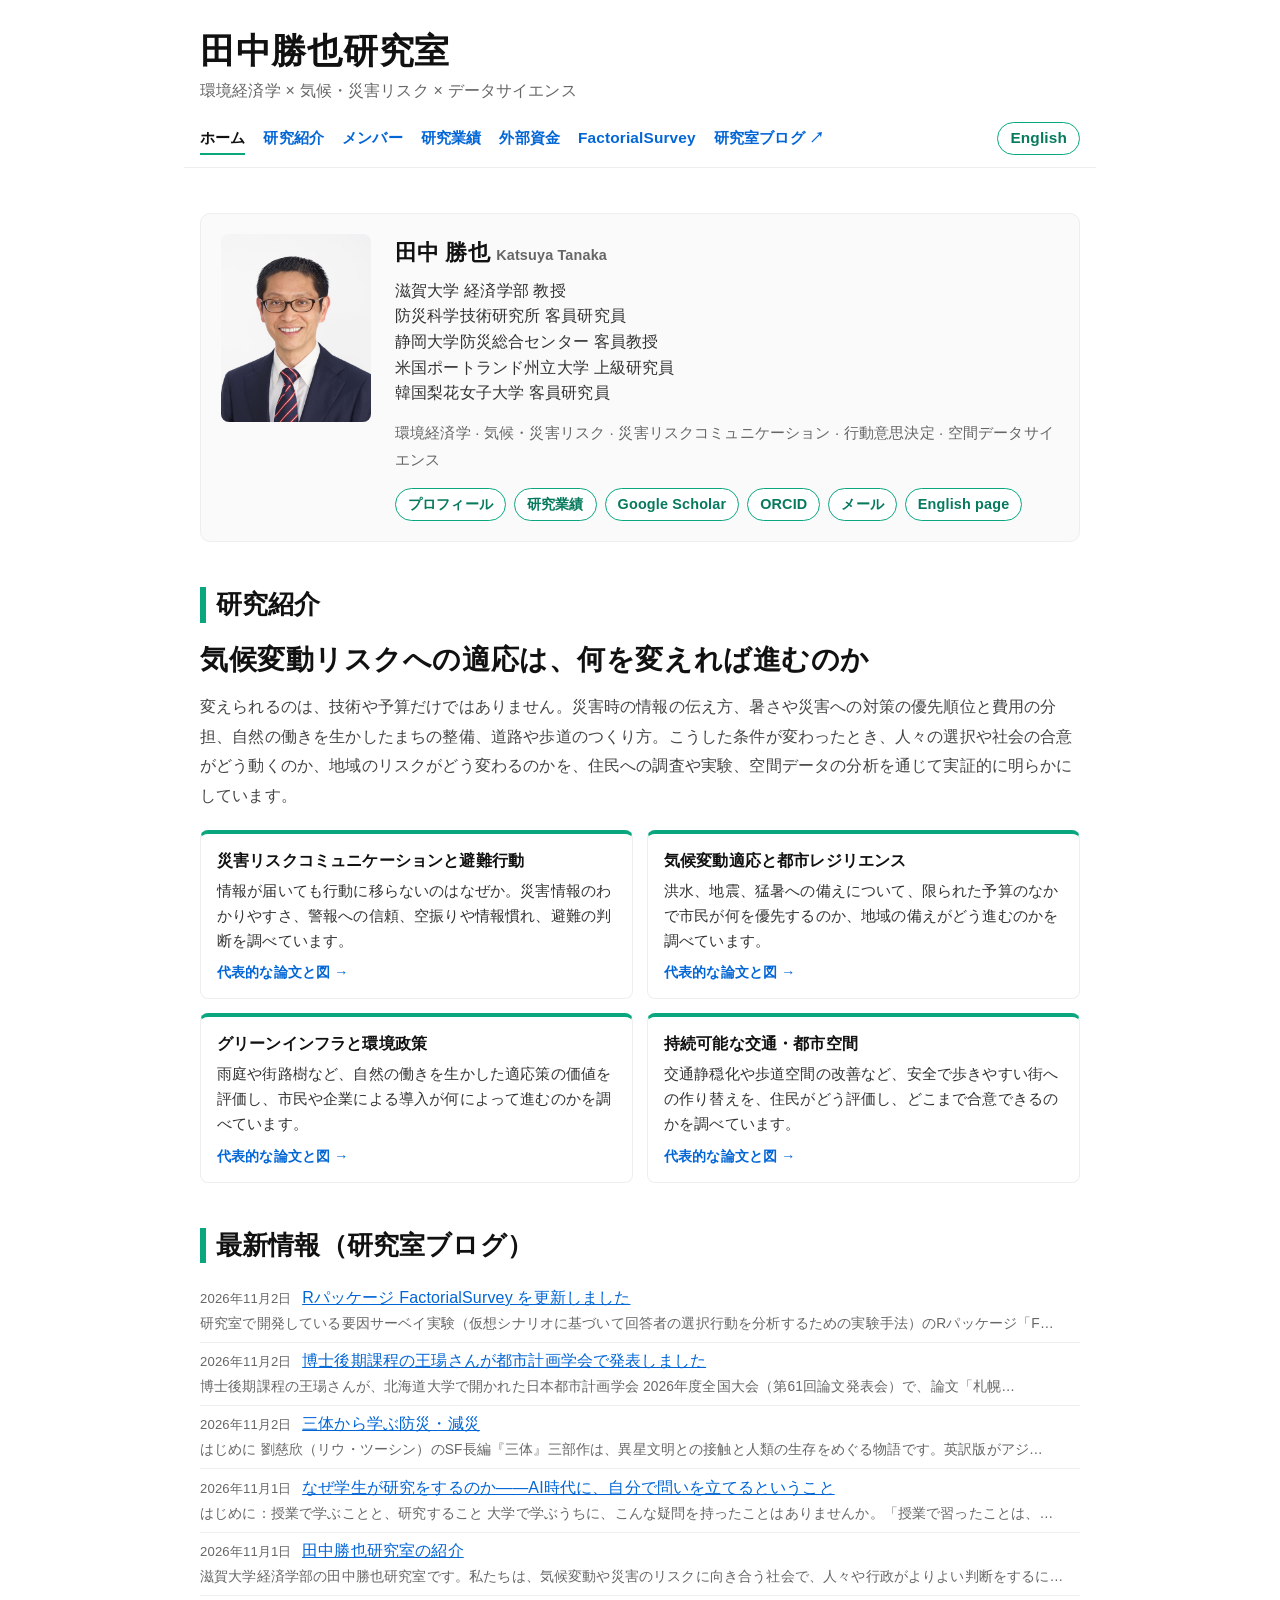
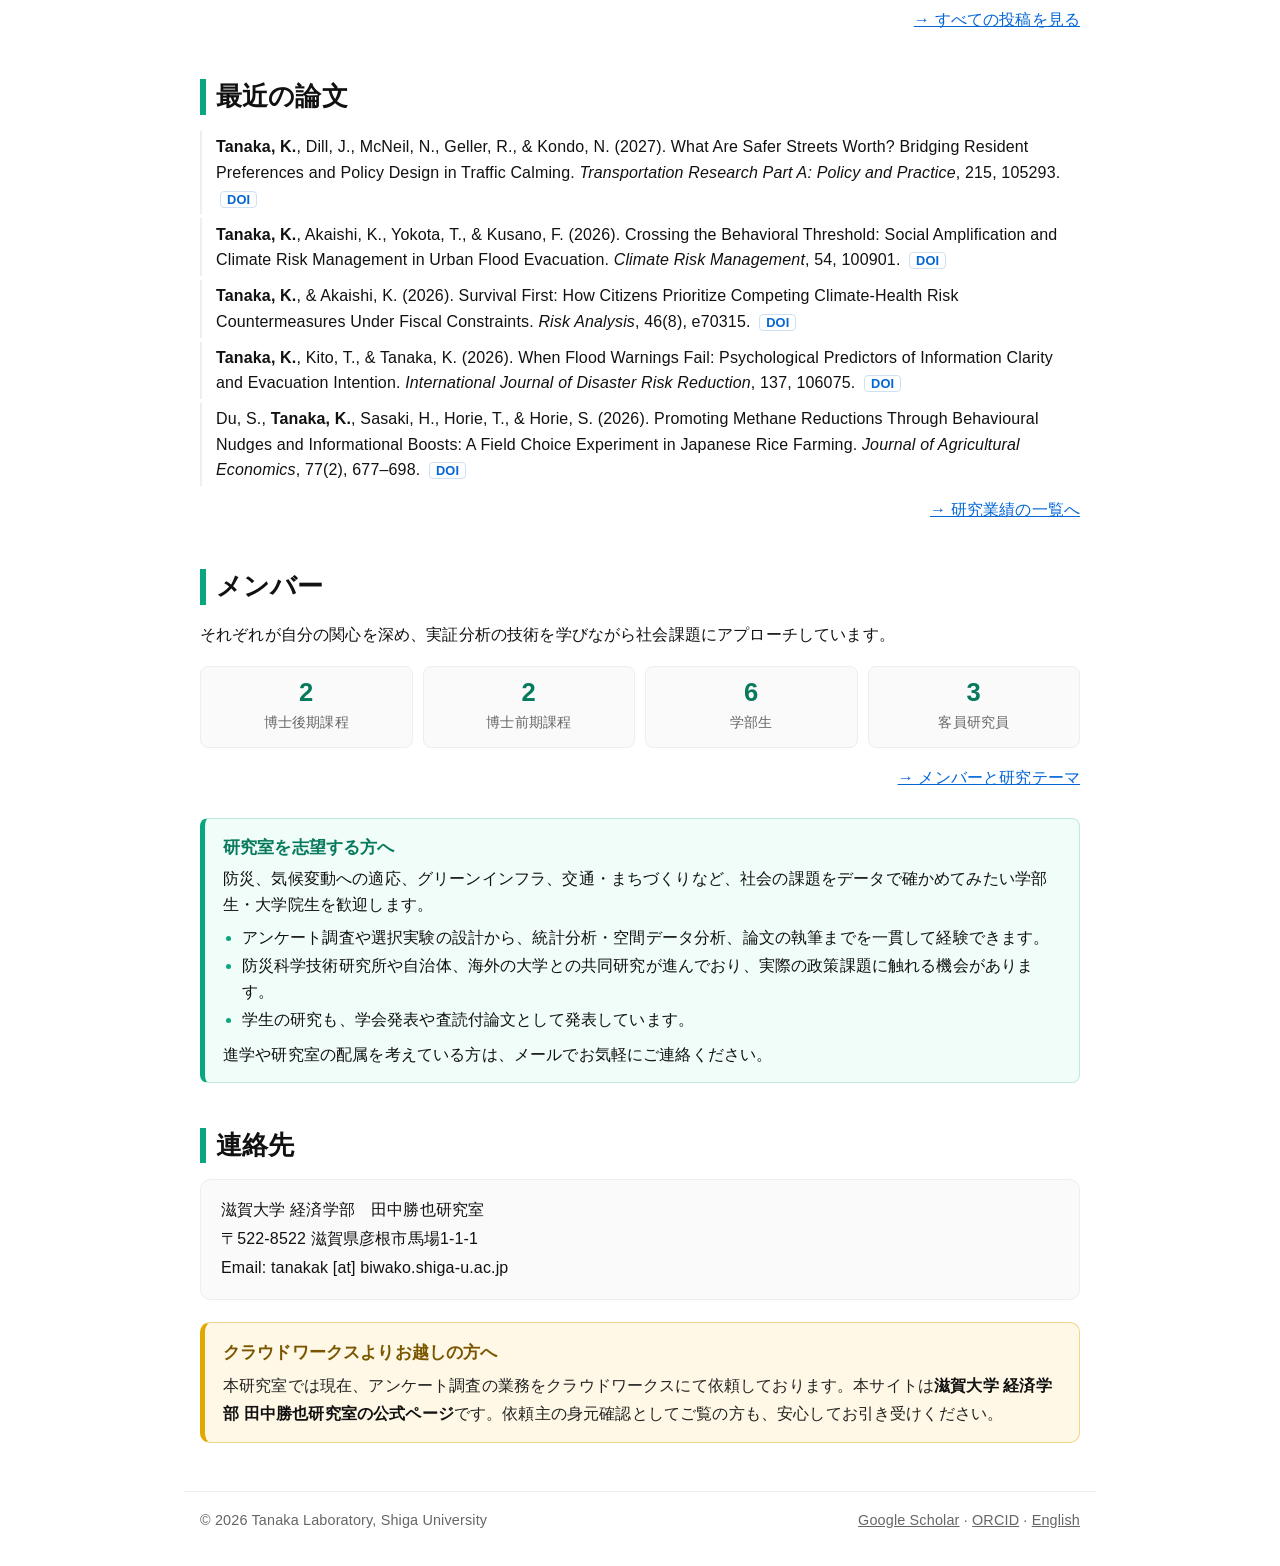
==== commit b313fd3a: "Use Japanese titles from the CV for PSU and Ewha positions (home, profile) Co-Authored-By: Claude Op" ====
--- a/index.html
+++ b/index.html
@@ -47,8 +47,8 @@
         <li>滋賀大学 経済学部 教授</li>
         <li>防災科学技術研究所 客員研究員</li>
         <li>静岡大学防災総合センター 客員教授</li>
-        <li>米国ポートランド州立大学 グローバルシニアフェロー</li>
-        <li>韓国梨花女子大学 グローバルフェロー</li>
+        <li>米国ポートランド州立大学 上級研究員</li>
+        <li>韓国梨花女子大学 客員研究員</li>
       </ul>
       <p class="fields">環境経済学 · 気候・災害リスク · 災害リスクコミュニケーション · 行動意思決定 · 空間データサイエンス</p>
       <div class="btns">
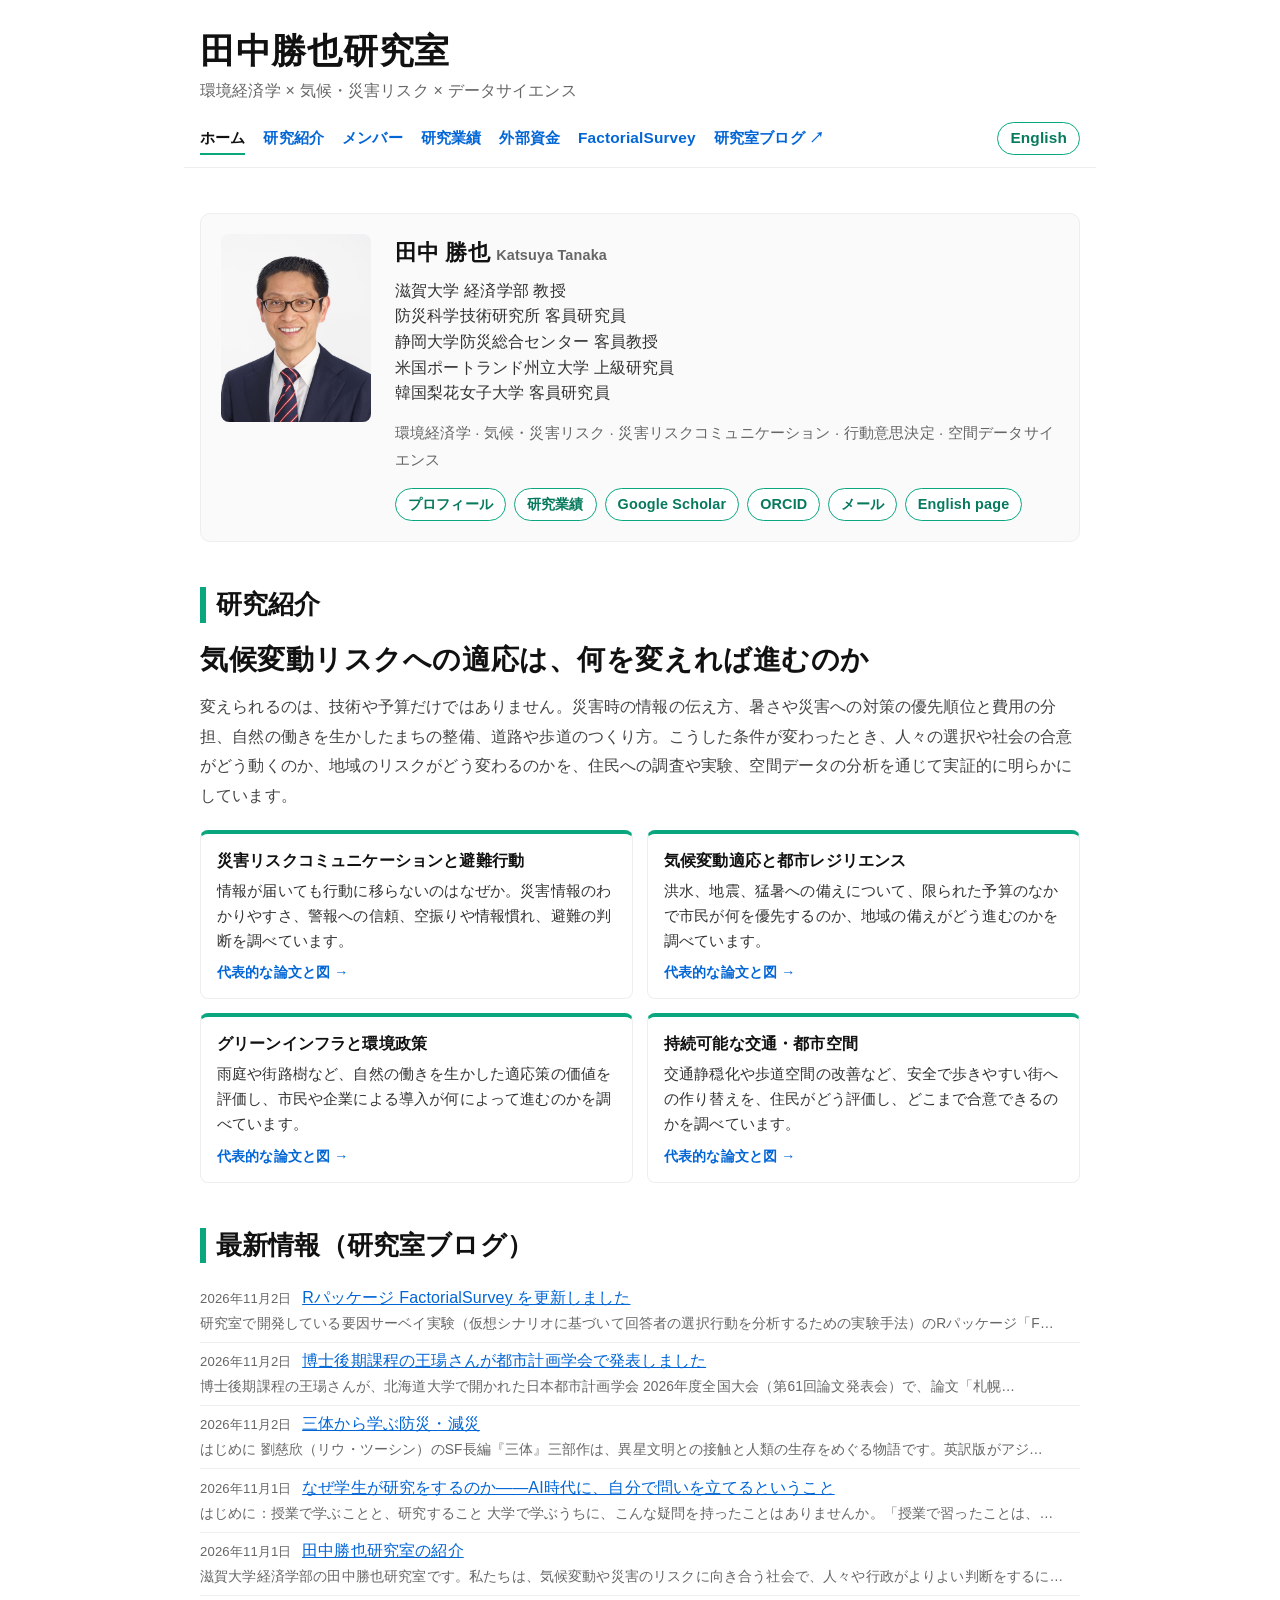
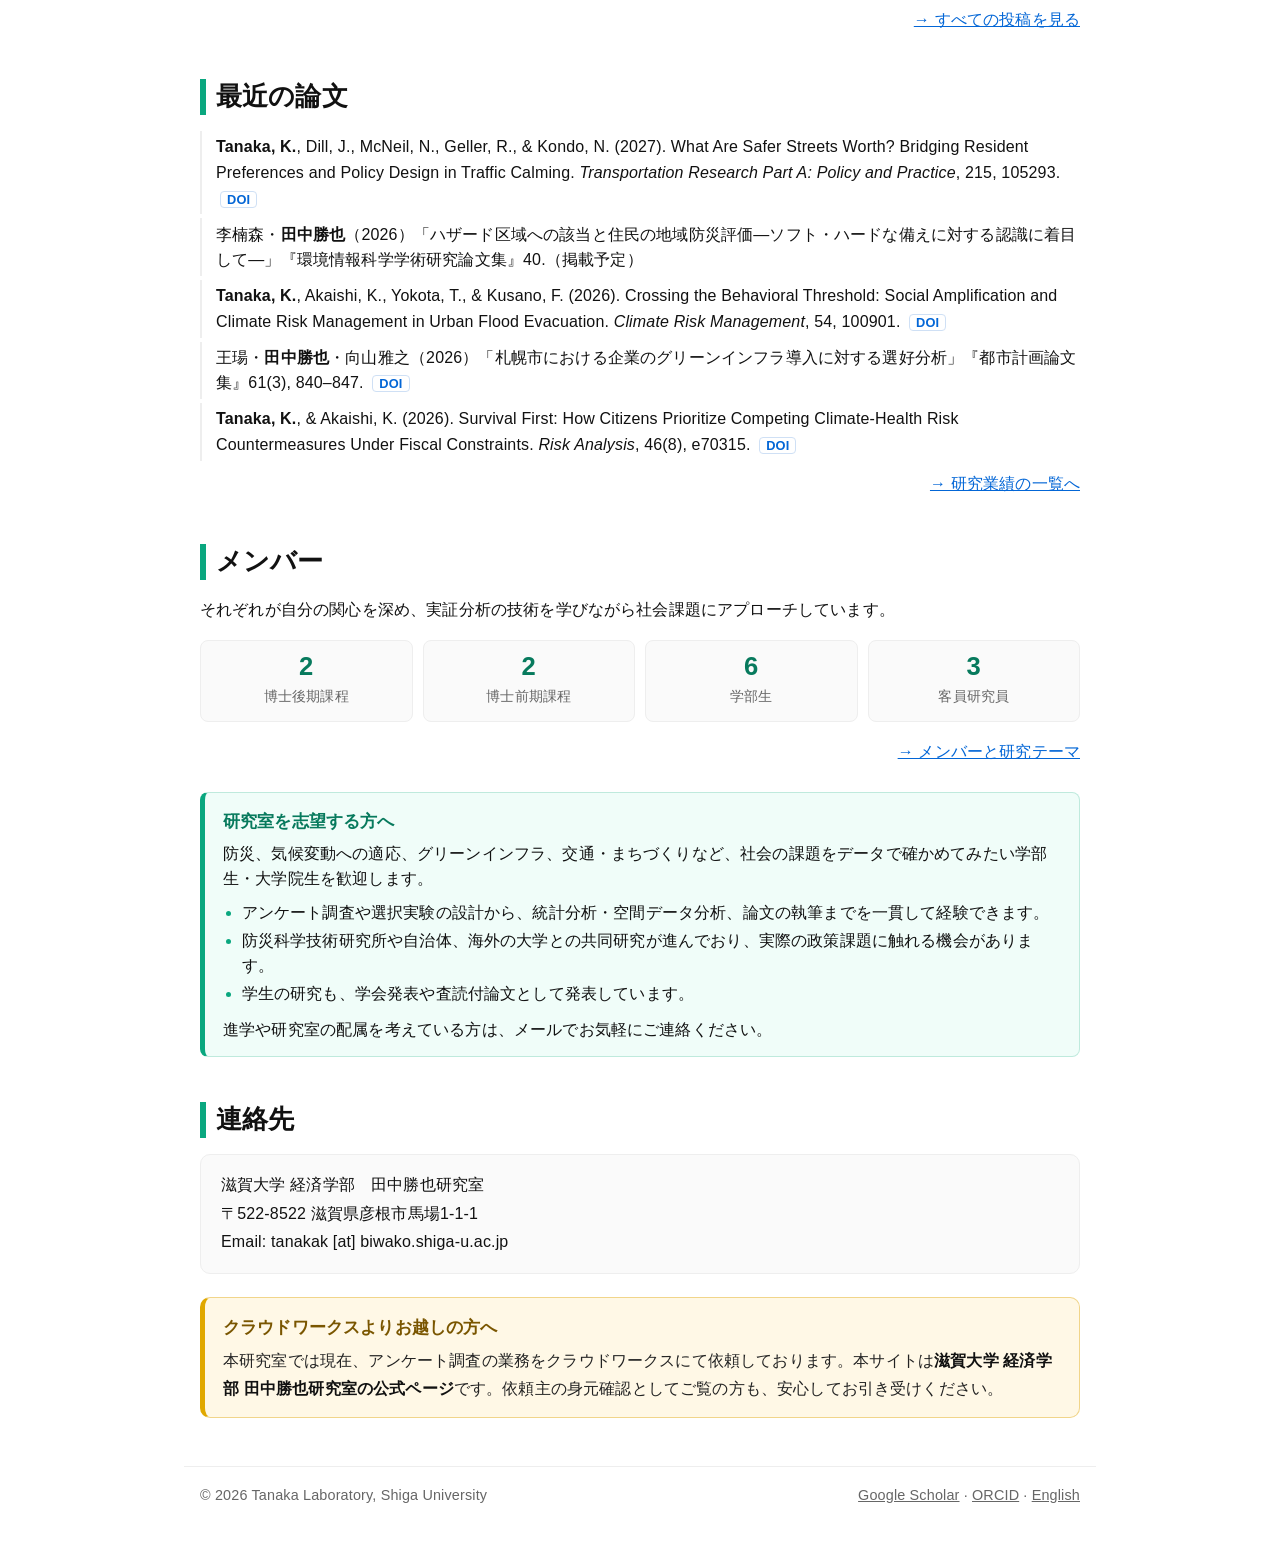
==== commit 5ec7324e: "Order refereed papers by issue month within each year regardless of language; sync home recent paper" ====
--- a/index.html
+++ b/index.html
@@ -88,10 +88,10 @@
   <h2>最近の論文</h2>
   <ul class="pubs">
     <li><span class="me">Tanaka, K.</span>, Dill, J., McNeil, N., Geller, R., &amp; Kondo, N. (2027). What Are Safer Streets Worth? Bridging Resident Preferences and Policy Design in Traffic Calming. <em>Transportation Research Part A: Policy and Practice</em>, 215, 105293. <a class="doi" href="https://doi.org/10.1016/j.tra.2026.105293" rel="noopener" target="_blank">DOI</a></li>
+    <li>李楠森・<span class="me">田中勝也</span>（2026）「ハザード区域への該当と住民の地域防災評価―ソフト・ハードな備えに対する認識に着目して―」『環境情報科学学術研究論文集』40.（掲載予定）</li>
     <li><span class="me">Tanaka, K.</span>, Akaishi, K., Yokota, T., &amp; Kusano, F. (2026). Crossing the Behavioral Threshold: Social Amplification and Climate Risk Management in Urban Flood Evacuation. <em>Climate Risk Management</em>, 54, 100901. <a class="doi" href="https://doi.org/10.1016/j.crm.2026.100901" rel="noopener" target="_blank">DOI</a></li>
+    <li>王瑒・<span class="me">田中勝也</span>・向山雅之（2026）「札幌市における企業のグリーンインフラ導入に対する選好分析」『都市計画論文集』61(3), 840–847. <a class="doi" href="https://doi.org/10.11361/journalcpij.61.840" rel="noopener" target="_blank">DOI</a></li>
     <li><span class="me">Tanaka, K.</span>, &amp; Akaishi, K. (2026). Survival First: How Citizens Prioritize Competing Climate-Health Risk Countermeasures Under Fiscal Constraints. <em>Risk Analysis</em>, 46(8), e70315. <a class="doi" href="https://doi.org/10.1111/risa.70315" rel="noopener" target="_blank">DOI</a></li>
-    <li><span class="me">Tanaka, K.</span>, Kito, T., &amp; Tanaka, K. (2026). When Flood Warnings Fail: Psychological Predictors of Information Clarity and Evacuation Intention. <em>International Journal of Disaster Risk Reduction</em>, 137, 106075. <a class="doi" href="https://doi.org/10.1016/j.ijdrr.2026.106075" rel="noopener" target="_blank">DOI</a></li>
-    <li>Du, S., <span class="me">Tanaka, K.</span>, Sasaki, H., Horie, T., &amp; Horie, S. (2026). Promoting Methane Reductions Through Behavioural Nudges and Informational Boosts: A Field Choice Experiment in Japanese Rice Farming. <em>Journal of Agricultural Economics</em>, 77(2), 677–698. <a class="doi" href="https://doi.org/10.1111/1477-9552.70038" rel="noopener" target="_blank">DOI</a></li>
   </ul>
   <p style="text-align:right;"><a href="pub.html">→ 研究業績の一覧へ</a></p>
 </section>
